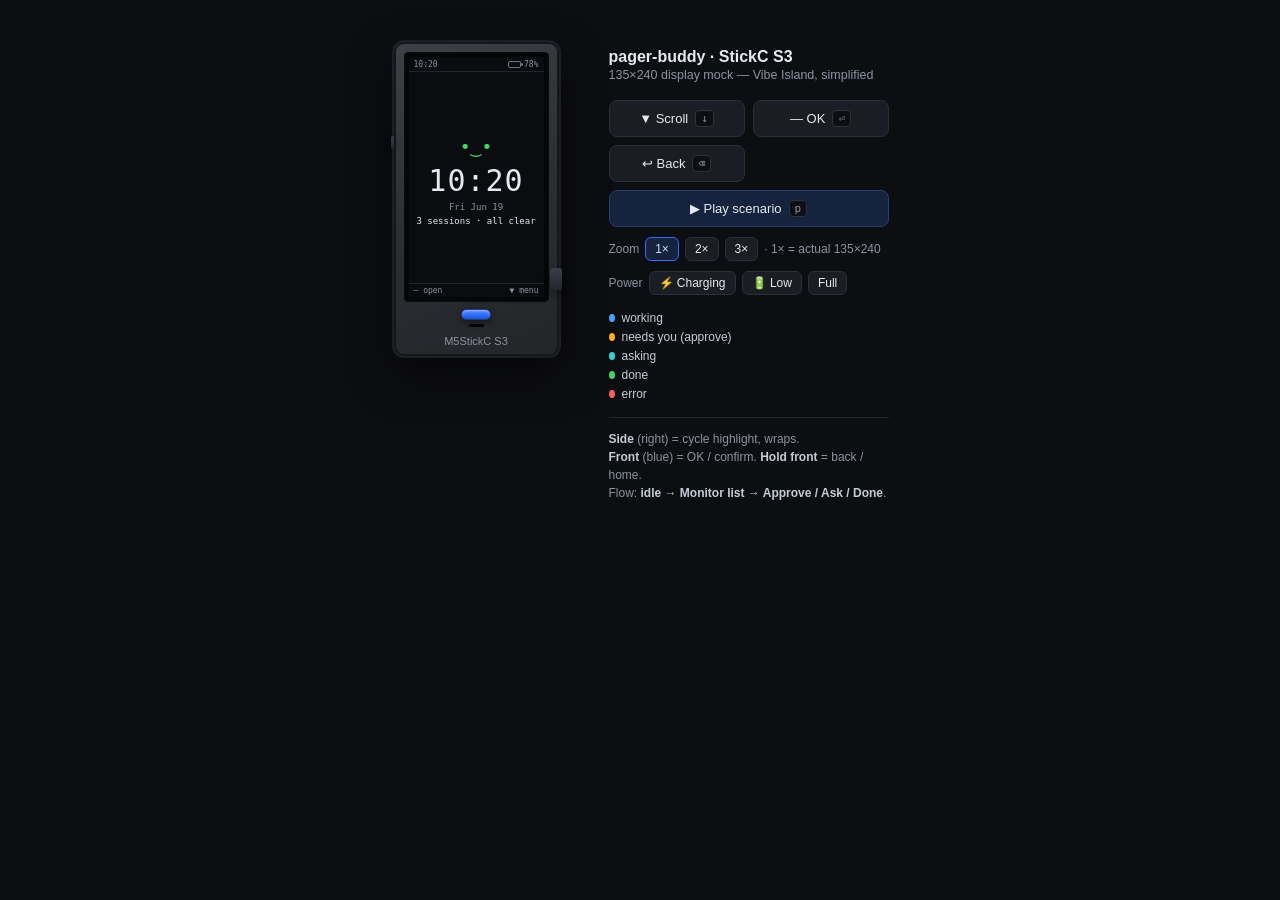
==== examples/pager-buddy/design/index.html @ 906ef04e "feat(pager-buddy): web mock of the StickC S3 display UI (Vibe Island, simplified) Interactive 135x24" ====
<!doctype html>
<html lang="en">
<head>
  <meta charset="utf-8" />
  <meta name="viewport" content="width=device-width, initial-scale=1" />
  <title>pager-buddy · StickC S3 display mock</title>
  <link rel="stylesheet" href="styles.css" />
</head>
<body>
  <div class="stage">
    <!-- the device -->
    <div class="device">
      <div class="bezel">
        <div class="slot">
          <div class="screen-scale">
            <div class="screen" id="screen"></div>
          </div>
        </div>
      </div>
      <button class="btn-side" id="btnSide" title="KEY2 (side) — scroll (cycle)"></button>
      <div class="btn-power" title="Power — hold: boot · double: off · press: on"></div>
      <button class="btn-front" id="btnFront" title="KEY1 (blue) — OK · hold = back"></button>
      <div class="usb"></div>
      <div class="label">M5StickC S3</div>
    </div>

    <!-- controls / legend -->
    <aside class="panel">
      <h1>pager-buddy · StickC S3</h1>
      <p class="sub">135×240 display mock — Vibe Island, simplified</p>

      <div class="controls">
        <button id="cScroll">▼ Scroll <kbd>↓</kbd></button>
        <button id="cOk">— OK <kbd>⏎</kbd></button>
        <button id="cBack">↩ Back <kbd>⌫</kbd></button>
        <button id="cPlay">▶ Play scenario <kbd>p</kbd></button>
      </div>

      <div class="zoom">
        Zoom
        <button data-z="1" class="on">1×</button>
        <button data-z="2">2×</button>
        <button data-z="3">3×</button>
        <span>· 1× = actual 135×240</span>
      </div>

      <div class="power">
        Power
        <button id="pChg">⚡ Charging</button>
        <button id="pLow">🔋 Low</button>
        <button id="pFull">Full</button>
      </div>

      <div class="legend">
        <div class="row2"><span class="dot s-working"></span> working</div>
        <div class="row2"><span class="dot s-waiting"></span> needs you (approve)</div>
        <div class="row2"><span class="dot s-asking"></span> asking</div>
        <div class="row2"><span class="dot s-done"></span> done</div>
        <div class="row2"><span class="dot s-error"></span> error</div>
      </div>

      <div class="help">
        <b>Side</b> (right) = cycle highlight, wraps.<br />
        <b>Front</b> (blue) = OK / confirm. <b>Hold front</b> = back / home.<br />
        Flow: <b>idle → Monitor list → Approve / Ask / Done</b>.
      </div>
    </aside>
  </div>

  <script src="data.js"></script>
  <script src="app.js"></script>
</body>
</html>
---- examples/pager-buddy/design/styles.css ----
/* StickC S3 display mock — device frame + 135x240 screen, dark theme. */
:root {
  --bg: #0a0c10;
  --fg: #e6e9ef;
  --dim: #8a93a0;
  --line: #20242c;
  --sel: #1f6feb;
  --working: #4aa3ff;
  --waiting: #ffb020;
  --asking: #35d0d8;
  --done: #46d369;
  --error: #ff5d5d;
  --scale: 1; /* 1 = actual 135x240 px; zoom buttons bump it for inspection */
}

* { box-sizing: border-box; }

body {
  margin: 0;
  background: #0d0e12;
  color: var(--fg);
  font: 14px ui-sans-serif, -apple-system, Segoe UI, Roboto, sans-serif;
  min-height: 100vh;
}

.stage {
  display: flex;
  gap: 48px;
  align-items: flex-start;
  justify-content: center;
  padding: 40px 24px 64px;
  flex-wrap: wrap;
}

/* ---------- device body (chrome scales with --scale, so 1x = actual 135px) ---------- */
.device {
  position: relative;
  padding: calc(10px * var(--scale)) calc(10px * var(--scale)) calc(9px * var(--scale));
  background: linear-gradient(155deg, #3d4046, #2b2d32 55%, #232529); /* matte charcoal */
  border: 2px solid #1c1e22;
  border-radius: calc(12px * var(--scale));
  box-shadow: 0 18px 44px rgba(0, 0, 0, .55), inset 0 0 0 2px #15171b;
}
.bezel {
  padding: calc(4px * var(--scale));
  background: #050608;
  border-radius: calc(4px * var(--scale));
  border: 1px solid #0b0c0e; /* black LCD bezel */
}
.slot {
  width: calc(135px * var(--scale));
  height: calc(240px * var(--scale));
  overflow: hidden;
  border-radius: calc(2px * var(--scale));
}
.screen-scale {
  transform: scale(var(--scale));
  transform-origin: top left;
}

/* front (blue) button KEY1 = OK / hold = back — a blue pill, like the real device */
.btn-front {
  display: block;
  margin: calc(7px * var(--scale)) auto calc(2px * var(--scale));
  width: calc(30px * var(--scale));
  height: calc(11px * var(--scale));
  border-radius: calc(6px * var(--scale));
  border: 1px solid #1a3a8a;
  background: linear-gradient(#5b8cff, #2f6bff 55%, #1f54c8);
  box-shadow: 0 3px 8px rgba(0, 0, 0, .45), inset 0 1px 2px rgba(255, 255, 255, .4);
  cursor: pointer;
}
.btn-front:active { filter: brightness(1.15); }

/* power button (left edge) — decorative: hold=boot · double=off · press=on */
.btn-power {
  position: absolute;
  left: calc(-3px * var(--scale));
  top: 30%;
  width: calc(3px * var(--scale));
  height: calc(13px * var(--scale));
  border-radius: 3px;
  background: linear-gradient(#3a3e47, #23262d);
  box-shadow: 0 2px 6px rgba(0, 0, 0, .5);
}

/* side button on the right edge = scroll */
.btn-side {
  position: absolute;
  right: calc(-3px * var(--scale));
  top: 72%; /* near the bottom of the right edge, like the real KEY2 */
  width: calc(3px * var(--scale));
  height: calc(22px * var(--scale));
  border: none;
  border-radius: 3px;
  background: linear-gradient(#3a3e47, #23262d);
  box-shadow: 0 3px 8px rgba(0, 0, 0, .5);
  cursor: pointer;
}
.btn-side:active { filter: brightness(1.3); }

.usb {
  width: calc(15px * var(--scale));
  height: calc(2.5px * var(--scale));
  background: #000;
  border-radius: 3px;
  margin: calc(4px * var(--scale)) auto 0;
}
.label { text-align: center; color: var(--dim); font-size: 11px; margin-top: 8px; }

/* ---------- the 135x240 screen ---------- */
.screen {
  width: 135px;
  height: 240px;
  background: var(--bg);
  color: var(--fg);
  font: 10px ui-monospace, Menlo, Consolas, monospace;
  display: flex;
  flex-direction: column;
  overflow: hidden;
  position: relative;
}
.statusbar {
  height: 15px;
  flex: 0 0 15px;
  display: flex;
  align-items: center;
  justify-content: space-between;
  padding: 0 5px;
  font-size: 8px;
  color: var(--dim);
  border-bottom: 1px solid var(--line);
}
/* battery indicator — voicestick style: shell + proportional fill + tip + % */
.batt { display: inline-flex; align-items: center; gap: 3px; }
.batt .bolt { font-size: 8px; color: #5ec4ff; }
.batt-icon {
  position: relative; box-sizing: border-box;
  width: 13px; height: 7px; padding: 1px;
  border: 1px solid #6b7280; border-radius: 2px;
}
.batt-icon::after {
  content: ""; position: absolute; right: -2.5px; top: 1.5px;
  width: 1.5px; height: 3px; background: #6b7280; border-radius: 1px;
}
.batt-fill { height: 100%; border-radius: 1px; background: #67c59b; }
.batt-pct { font-size: 8px; color: var(--dim); }
.b-ok  .batt-fill { background: #67c59b; } /* on battery */
.b-chg .batt-fill { background: #5ec4ff; } /* charging / USB */
.b-low .batt-fill { background: #f97373; } /* ≤20% */
.b-low .batt-pct { color: #f97373; }
.content { flex: 1 1 auto; overflow: hidden; padding: 4px 5px; }
.footer {
  height: 14px;
  flex: 0 0 14px;
  display: flex;
  align-items: center;
  justify-content: space-between;
  padding: 0 5px;
  font-size: 8px;
  color: var(--dim);
  border-top: 1px solid var(--line);
}

/* session list rows */
.row { padding: 3px 4px; border-radius: 4px; }
.row + .row { margin-top: 2px; }
.row.sel { background: #16243f; box-shadow: inset 2px 0 0 var(--sel); }
.row .l1 { display: flex; align-items: center; gap: 5px; }
.row .name {
  flex: 1 1 auto; font-size: 10px; color: var(--fg);
  white-space: nowrap; overflow: hidden; text-overflow: ellipsis;
}
.row .age { font-size: 8px; color: var(--dim); }
.row .l2 { display: flex; gap: 4px; margin: 2px 0 0 11px; }

.dot { width: 6px; height: 6px; border-radius: 50%; flex: 0 0 6px; }
.s-working { background: var(--working); }
.s-waiting { background: var(--waiting); }
.s-asking  { background: var(--asking); }
.s-done    { background: var(--done); }
.s-error   { background: var(--error); }
.c-working { color: var(--working); }
.c-waiting { color: var(--waiting); }
.c-asking  { color: var(--asking); }
.c-done    { color: var(--done); }
.c-error   { color: var(--error); }

.chip {
  font-size: 7px; padding: 1px 3px; border-radius: 3px;
  background: #1a1e26; color: #b8c0cc; border: 1px solid #262b34;
}

/* action screens */
.head { font-size: 9px; margin-bottom: 3px; display: flex; gap: 4px; align-items: center; }
.path { font-size: 8.5px; color: var(--fg); word-break: break-all; margin-bottom: 3px; }
.q { font-size: 10px; color: var(--fg); margin-bottom: 5px; line-height: 1.3; }
.big { font-size: 14px; color: var(--fg); margin: 4px 0 2px; }

.dl { font-size: 7.5px; white-space: pre; padding: 0 2px; border-radius: 2px; line-height: 1.4; }
.dl .ln { color: #4a525e; }
.dl.add { background: #123524; color: #93e6b0; }
.dl.del { background: #3a1620; color: #f6a3ab; }
.dl.ctx { color: var(--dim); }
.delta { font-size: 8px; color: var(--dim); margin-top: 3px; }

.opt {
  font-size: 9.5px; padding: 4px 5px; border-radius: 4px; margin-top: 3px;
  background: #12161d; border: 1px solid #20262f;
}
.opt.sel { background: #0e2d33; border-color: var(--asking); color: #c9fbff; }
.opt .k { color: var(--dim); margin-right: 5px; }

.choices { display: flex; gap: 6px; position: absolute; left: 5px; right: 5px; bottom: 20px; }
.choice {
  flex: 1; text-align: center; font-size: 9.5px; padding: 5px 0; border-radius: 5px;
  background: #14181f; border: 1px solid #262c36; color: var(--fg);
}
.choice.sel { background: #fff; color: #111; border-color: #fff; }
.choice.danger.sel { background: #3a1620; color: #ffd6da; border-color: var(--error); }

/* working activity */
.act { font-size: 9px; margin-top: 3px; }
.act .tool { color: var(--working); }
.act .sub { color: var(--dim); margin: 0 0 0 9px; font-size: 8px; }
.spin { color: var(--working); }

/* idle / glance */
.idle { height: 100%; display: flex; flex-direction: column; align-items: center; justify-content: center; gap: 4px; }
.clock-big { font-size: 30px; letter-spacing: 1px; }
.date { font-size: 9px; color: var(--dim); }
.face { font-size: 18px; margin: 6px 0 2px; }
.summary { font-size: 9px; color: var(--fg); text-align: center; }
.summary b.need { color: var(--waiting); }

.toast {
  position: absolute; left: 8px; right: 8px; bottom: 38px;
  background: #11151c; border: 1px solid #2a313c; border-radius: 5px;
  font-size: 8.5px; padding: 4px 6px; color: #cdd4de; text-align: center;
}

/* page flash (stands in for the buzz) */
.screen.flash::after {
  content: ""; position: absolute; inset: 0; pointer-events: none;
  box-shadow: inset 0 0 0 3px var(--waiting); animation: flash .45s ease-out 3;
}
@keyframes flash { from { opacity: 1; } to { opacity: 0; } }

/* ---------- side panel ---------- */
.panel { width: 280px; max-width: 88vw; padding-top: 8px; }
.panel h1 { font-size: 16px; margin: 0 0 2px; }
.panel .sub { color: var(--dim); margin: 0 0 18px; font-size: 12.5px; }
.controls { display: grid; grid-template-columns: 1fr 1fr; gap: 8px; margin-bottom: 16px; }
.controls button {
  font: 13px ui-sans-serif, sans-serif; padding: 9px 10px; border-radius: 8px;
  background: #1a1d24; color: var(--fg); border: 1px solid #2a2f38; cursor: pointer;
  display: flex; align-items: center; justify-content: center; gap: 7px;
}
.controls button:hover { background: #222632; }
.controls #cPlay { grid-column: 1 / -1; background: #15233f; border-color: #25406e; }
.zoom { display: flex; align-items: center; gap: 6px; margin: -6px 0 16px; font-size: 12px; color: var(--dim); }
.zoom button {
  font: 12px ui-sans-serif, sans-serif; padding: 4px 9px; border-radius: 6px;
  background: #1a1d24; color: var(--fg); border: 1px solid #2a2f38; cursor: pointer;
}
.zoom button.on { background: #15233f; border-color: #2f6bff; color: #cfe0ff; }
.power { display: flex; align-items: center; gap: 6px; margin: -6px 0 16px; font-size: 12px; color: var(--dim); }
.power button {
  font: 12px ui-sans-serif, sans-serif; padding: 4px 9px; border-radius: 6px;
  background: #1a1d24; color: var(--fg); border: 1px solid #2a2f38; cursor: pointer;
}
.power button.on { background: #102a3f; border-color: #5ec4ff; color: #bfe6ff; }
kbd {
  font: 11px ui-monospace, monospace; background: #0d0f14; border: 1px solid #2c323c;
  border-radius: 4px; padding: 1px 5px; color: var(--dim);
}
.legend { display: grid; gap: 5px; margin: 4px 0 16px; font-size: 12px; color: #c4ccd6; }
.legend .row2 { display: flex; align-items: center; gap: 7px; }
.legend .dot { width: 8px; height: 8px; }
.help { font-size: 12px; color: var(--dim); line-height: 1.5; border-top: 1px solid var(--line); padding-top: 12px; }
.help b { color: #c4ccd6; }
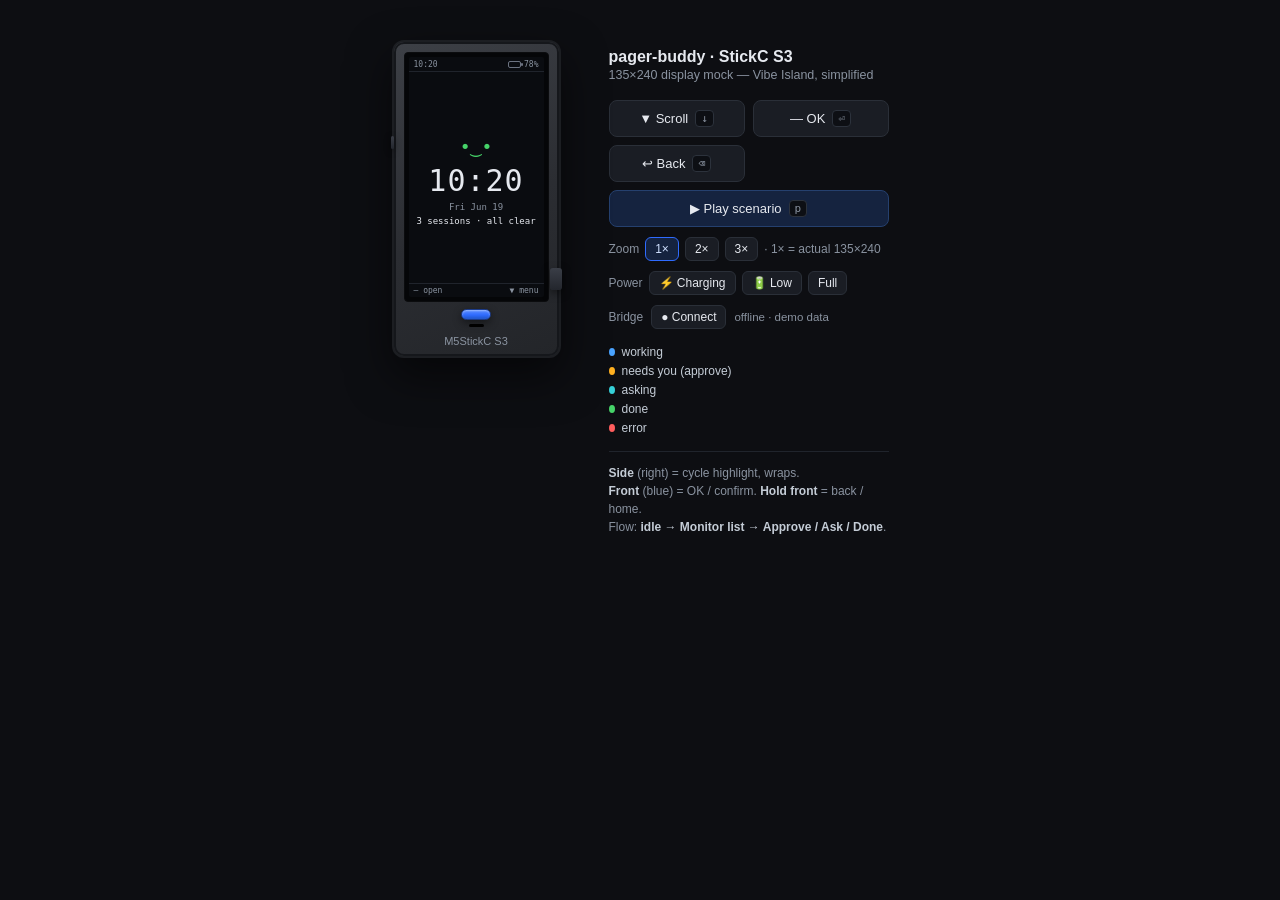
==== commit 658505e1: "feat(pager-buddy): Claude Code status bridge (Level-0) + live design UI Stream live Claude Code sess" ====
--- a/examples/pager-buddy/design/index.html
+++ b/examples/pager-buddy/design/index.html
@@ -51,6 +51,12 @@
         <button id="pFull">Full</button>
       </div>
 
+      <div class="live-bar">
+        Bridge
+        <button id="cLive">● Connect</button>
+        <span id="liveStatus" class="live-status off">offline · demo data</span>
+      </div>
+
       <div class="legend">
         <div class="row2"><span class="dot s-working"></span> working</div>
         <div class="row2"><span class="dot s-waiting"></span> needs you (approve)</div>
@@ -69,5 +75,6 @@
 
   <script src="data.js"></script>
   <script src="app.js"></script>
+  <script src="live.js"></script>
 </body>
 </html>
--- a/examples/pager-buddy/design/styles.css
+++ b/examples/pager-buddy/design/styles.css
@@ -270,6 +270,17 @@
   background: #1a1d24; color: var(--fg); border: 1px solid #2a2f38; cursor: pointer;
 }
 .power button.on { background: #102a3f; border-color: #5ec4ff; color: #bfe6ff; }
+
+/* live bridge connection (Level-0 feed — see ../bridge) */
+.live-bar { display: flex; align-items: center; gap: 8px; margin: -6px 0 16px; font-size: 12px; color: var(--dim); }
+.live-bar button {
+  font: 12px ui-sans-serif, sans-serif; padding: 4px 9px; border-radius: 6px;
+  background: #1a1d24; color: var(--fg); border: 1px solid #2a2f38; cursor: pointer;
+}
+.live-bar button:hover { background: #222632; }
+.live-status { font-size: 11.5px; }
+.live-status.on { color: var(--done); }
+.live-status.off { color: var(--dim); }
 kbd {
   font: 11px ui-monospace, monospace; background: #0d0f14; border: 1px solid #2c323c;
   border-radius: 4px; padding: 1px 5px; color: var(--dim);
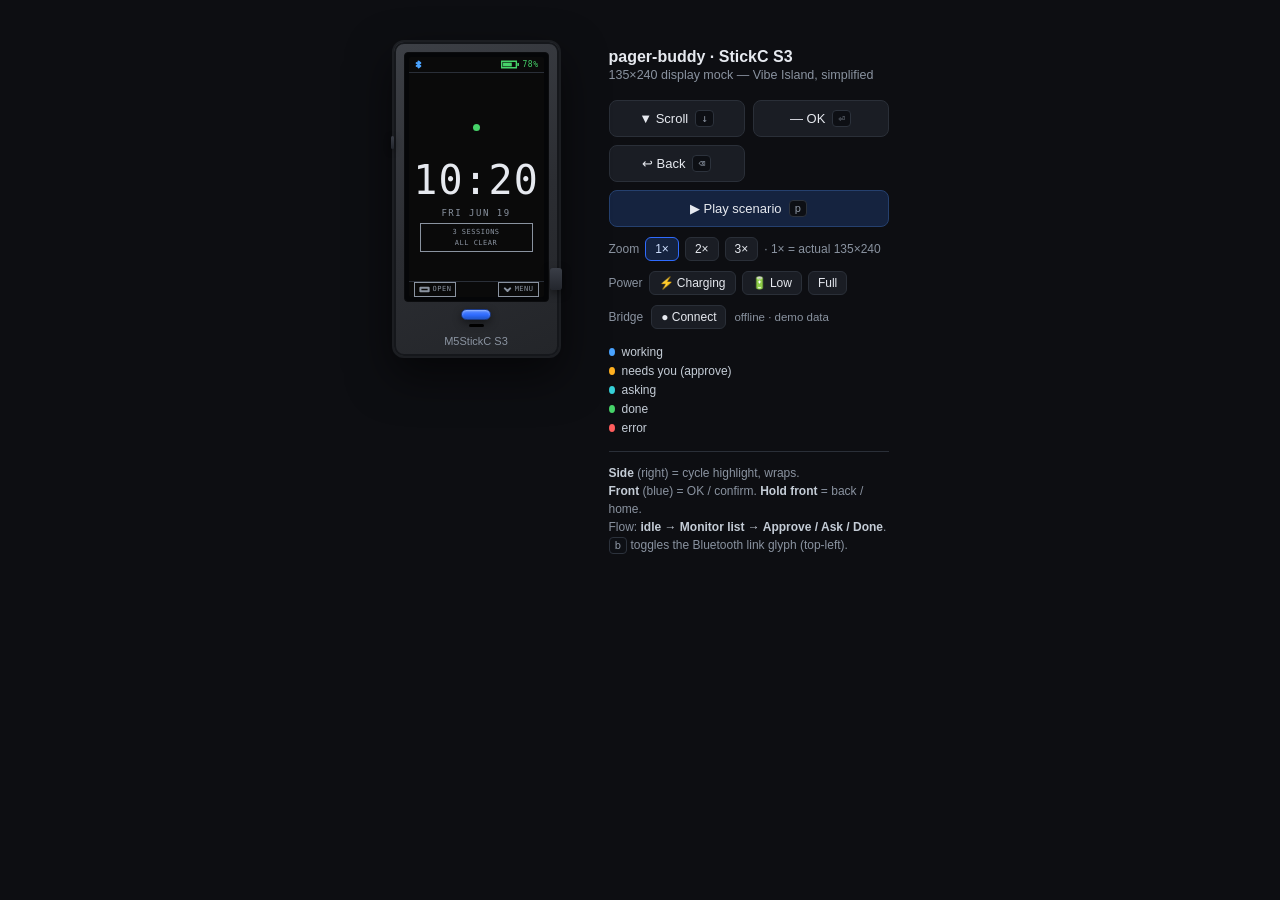
==== commit ee1d6af4: "feat(pager-buddy): Teenage Engineering line-art UI redesign Redraw the pager UI in the OP-1 line-art" ====
--- a/examples/pager-buddy/design/index.html
+++ b/examples/pager-buddy/design/index.html
@@ -68,7 +68,8 @@
       <div class="help">
         <b>Side</b> (right) = cycle highlight, wraps.<br />
         <b>Front</b> (blue) = OK / confirm. <b>Hold front</b> = back / home.<br />
-        Flow: <b>idle → Monitor list → Approve / Ask / Done</b>.
+        Flow: <b>idle → Monitor list → Approve / Ask / Done</b>.<br />
+        <kbd>b</kbd> toggles the Bluetooth link glyph (top-left).
       </div>
     </aside>
   </div>
--- a/examples/pager-buddy/design/styles.css
+++ b/examples/pager-buddy/design/styles.css
@@ -1,9 +1,9 @@
 /* StickC S3 display mock — device frame + 135x240 screen, dark theme. */
 :root {
-  --bg: #0a0c10;
+  --bg: #0a0a0a;          /* pure near-black (matches firmware C_BG) — the OP-1 canvas */
   --fg: #e6e9ef;
   --dim: #8a93a0;
-  --line: #20242c;
+  --line: #2a2f38;        /* crisp 1px frames */
   --sel: #1f6feb;
   --working: #4aa3ff;
   --waiting: #ffb020;
@@ -108,7 +108,9 @@
 }
 .label { text-align: center; color: var(--dim); font-size: 11px; margin-top: 8px; }
 
-/* ---------- the 135x240 screen ---------- */
+/* ---------- the 135x240 screen — Teenage-Engineering line-art language ----------
+   Thin 1px neon strokes on pure black, framed (sharp-corner) labels, semantic color.
+   Mirrors firmware/components/ui/ui.c (procedural lv_line/lv_arc/lv_anim). */
 .screen {
   width: 135px;
   height: 240px;
@@ -120,59 +122,86 @@
   overflow: hidden;
   position: relative;
 }
+
+/* line-art icon: 1px neon stroke, no fill, inherits color from its context */
+.ico { display: inline-block; vertical-align: middle; flex: none; }
+.ico * { vector-effect: non-scaling-stroke; }
+
+/* framed tag — the OP-1 boxed label (MAX EQ / CC1 / OPT). Border takes the text color. */
+.tag {
+  display: inline-flex; align-items: center; gap: 3px;
+  font-size: 7px; letter-spacing: .5px; text-transform: uppercase;
+  padding: 1px 4px; border: 1px solid currentColor; color: var(--dim);
+  white-space: nowrap; line-height: 1.5;
+}
+
 .statusbar {
-  height: 15px;
-  flex: 0 0 15px;
-  display: flex;
-  align-items: center;
-  justify-content: space-between;
-  padding: 0 5px;
-  font-size: 8px;
-  color: var(--dim);
+  height: 16px; flex: 0 0 16px;
+  display: flex; align-items: center; justify-content: space-between;
+  padding: 0 5px; font-size: 8px; color: var(--dim);
   border-bottom: 1px solid var(--line);
 }
-/* battery indicator — voicestick style: shell + proportional fill + tip + % */
-.batt { display: inline-flex; align-items: center; gap: 3px; }
-.batt .bolt { font-size: 8px; color: #5ec4ff; }
-.batt-icon {
-  position: relative; box-sizing: border-box;
-  width: 13px; height: 7px; padding: 1px;
-  border: 1px solid #6b7280; border-radius: 2px;
-}
-.batt-icon::after {
-  content: ""; position: absolute; right: -2.5px; top: 1.5px;
-  width: 1.5px; height: 3px; background: #6b7280; border-radius: 1px;
-}
-.batt-fill { height: 100%; border-radius: 1px; background: #67c59b; }
-.batt-pct { font-size: 8px; color: var(--dim); }
-.b-ok  .batt-fill { background: #67c59b; } /* on battery */
-.b-chg .batt-fill { background: #5ec4ff; } /* charging / USB */
-.b-low .batt-fill { background: #f97373; } /* ≤20% */
-.b-low .batt-pct { color: #f97373; }
-.content { flex: 1 1 auto; overflow: hidden; padding: 4px 5px; }
+.statusbar .left { display: inline-flex; align-items: center; gap: 5px; }
+.statusbar .bt { color: var(--dim); display: inline-flex; }     /* offline: dim + slash */
+.statusbar .bt.on { color: var(--working); }                    /* online: neon blue rune */
+.statusbar .clk { color: var(--dim); letter-spacing: 1px; }     /* only shown off the idle screen */
+
+/* battery — line-art shell + nub + proportional fill (SVG; color = state) */
+.batt { display: inline-flex; align-items: center; gap: 3px; color: var(--done); }
+.batt .bolt { display: inline-flex; color: var(--working); }
+.batt-pct { font-size: 8px; letter-spacing: .5px; }
+.b-ok  { color: var(--done); }
+.b-chg { color: var(--working); }
+.b-low { color: var(--error); }
+
+.content { flex: 1 1 auto; overflow: hidden; padding: 5px; }
+
 .footer {
-  height: 14px;
-  flex: 0 0 14px;
-  display: flex;
-  align-items: center;
-  justify-content: space-between;
-  padding: 0 5px;
-  font-size: 8px;
-  color: var(--dim);
-  border-top: 1px solid var(--line);
-}
-
-/* session list rows */
-.row { padding: 3px 4px; border-radius: 4px; }
+  height: 16px; flex: 0 0 16px;
+  display: flex; align-items: center; justify-content: space-between;
+  padding: 0 5px; border-top: 1px solid var(--line);
+}
+
+/* ---------- idle / glance: breathing-rings hero + single clock ---------- */
+.idle { height: 100%; display: flex; flex-direction: column; align-items: center; justify-content: center; gap: 5px; }
+.rings { position: relative; width: 56px; height: 50px; color: var(--done); }   /* color = status */
+.rings.c-waiting { color: var(--waiting); }
+.rings span {
+  position: absolute; inset: 0; margin: auto; width: 14px; height: 14px;
+  border: 1px solid currentColor; border-radius: 50%; opacity: 0;
+  animation: ring 2.6s ease-out infinite;
+}
+.rings span:nth-child(2) { animation-delay: .87s; }
+.rings span:nth-child(3) { animation-delay: 1.73s; }
+.rings.agi span { animation-duration: 1.4s; }   /* needs-you → pulse faster */
+.rings::after {                                  /* steady center dot */
+  content: ""; position: absolute; inset: 0; margin: auto;
+  width: 7px; height: 7px; border-radius: 50%; background: currentColor;
+}
+@keyframes ring {
+  0%   { transform: scale(.35); opacity: .85; }
+  80%  { opacity: .12; }
+  100% { transform: scale(2.5); opacity: 0; }
+}
+.clock-big { font-size: 40px; letter-spacing: 1px; color: var(--fg); font-weight: 300; }
+.date { font-size: 9px; color: var(--dim); letter-spacing: 1.5px; text-transform: uppercase; }
+/* summary: a wide, two-line framed box (overrides the inline-flex .tag) */
+.summary { display: block; width: calc(100% - 12px); text-align: center; line-height: 1.45; padding: 3px 4px; }
+.summary.need { color: var(--waiting); }
+
+/* ---------- session list ---------- */
+.row { padding: 3px 4px; border: 1px solid transparent; }
 .row + .row { margin-top: 2px; }
-.row.sel { background: #16243f; box-shadow: inset 2px 0 0 var(--sel); }
+.row.sel { border-color: var(--line); background: #12161f; box-shadow: inset 2px 0 0 currentColor; }
 .row .l1 { display: flex; align-items: center; gap: 5px; }
 .row .name {
   flex: 1 1 auto; font-size: 10px; color: var(--fg);
   white-space: nowrap; overflow: hidden; text-overflow: ellipsis;
 }
-.row .age { font-size: 8px; color: var(--dim); }
-.row .l2 { display: flex; gap: 4px; margin: 2px 0 0 11px; }
+.row .age { font-size: 8px; color: var(--dim); letter-spacing: .5px; }
+.row .l2 { display: flex; gap: 3px; margin: 2px 0 0 11px; align-items: center; overflow: hidden; }
+/* compact state word on a list row (no frame — the dot already carries the color) */
+.lstate { font-size: 7px; letter-spacing: .3px; text-transform: uppercase; white-space: nowrap; }
 
 .dot { width: 6px; height: 6px; border-radius: 50%; flex: 0 0 6px; }
 .s-working { background: var(--working); }
@@ -186,63 +215,59 @@
 .c-done    { color: var(--done); }
 .c-error   { color: var(--error); }
 
+/* framed meta chip (agent / terminal) — sharp corners, neutral frame */
 .chip {
-  font-size: 7px; padding: 1px 3px; border-radius: 3px;
-  background: #1a1e26; color: #b8c0cc; border: 1px solid #262b34;
-}
-
-/* action screens */
-.head { font-size: 9px; margin-bottom: 3px; display: flex; gap: 4px; align-items: center; }
-.path { font-size: 8.5px; color: var(--fg); word-break: break-all; margin-bottom: 3px; }
-.q { font-size: 10px; color: var(--fg); margin-bottom: 5px; line-height: 1.3; }
-.big { font-size: 14px; color: var(--fg); margin: 4px 0 2px; }
-
-.dl { font-size: 7.5px; white-space: pre; padding: 0 2px; border-radius: 2px; line-height: 1.4; }
-.dl .ln { color: #4a525e; }
-.dl.add { background: #123524; color: #93e6b0; }
-.dl.del { background: #3a1620; color: #f6a3ab; }
-.dl.ctx { color: var(--dim); }
-.delta { font-size: 8px; color: var(--dim); margin-top: 3px; }
+  font-size: 7px; letter-spacing: .3px; padding: 1px 2px; flex: none;
+  border: 1px solid var(--line); color: var(--dim); white-space: nowrap;
+}
+
+/* ---------- action screens ---------- */
+.head { font-size: 9px; margin-bottom: 4px; display: flex; gap: 4px; align-items: center; }
+.path { font-size: 8.5px; color: var(--fg); word-break: break-all; margin-bottom: 4px; }
+.q { font-size: 10px; color: var(--fg); margin-bottom: 6px; line-height: 1.35; }
+.big { font-size: 14px; color: var(--fg); margin: 4px 0 3px; letter-spacing: .5px; }
+.delta { font-size: 8px; color: var(--dim); margin-top: 3px; letter-spacing: .5px; }
 
 .opt {
-  font-size: 9.5px; padding: 4px 5px; border-radius: 4px; margin-top: 3px;
-  background: #12161d; border: 1px solid #20262f;
-}
-.opt.sel { background: #0e2d33; border-color: var(--asking); color: #c9fbff; }
-.opt .k { color: var(--dim); margin-right: 5px; }
-
-.choices { display: flex; gap: 6px; position: absolute; left: 5px; right: 5px; bottom: 20px; }
+  font-size: 9.5px; padding: 4px 5px; margin-top: 3px;
+  border: 1px solid var(--line); color: var(--fg); display: flex; gap: 6px; align-items: center;
+}
+.opt.sel { border-color: var(--asking); background: var(--asking); color: #001316; }  /* inverted selection */
+.opt .k { color: var(--dim); }
+.opt.sel .k { color: #014; }
+
+.choices { display: flex; gap: 6px; position: absolute; left: 5px; right: 5px; bottom: 22px; }
 .choice {
-  flex: 1; text-align: center; font-size: 9.5px; padding: 5px 0; border-radius: 5px;
-  background: #14181f; border: 1px solid #262c36; color: var(--fg);
-}
-.choice.sel { background: #fff; color: #111; border-color: #fff; }
-.choice.danger.sel { background: #3a1620; color: #ffd6da; border-color: var(--error); }
-
-/* working activity */
+  flex: 1; text-align: center; font-size: 9.5px; padding: 5px 0; letter-spacing: 1px;
+  text-transform: uppercase; border: 1px solid var(--line); color: var(--fg);
+}
+.choice.sel { background: var(--fg); color: #000; border-color: var(--fg); }
+.choice.danger.sel { background: var(--error); color: #1a0306; border-color: var(--error); }
+
+/* working: subtitle + activity lines + an animated VU "running" indicator */
+.subtitle { font-size: 8.5px; color: var(--dim); margin: 1px 0 5px; line-height: 1.3; }
 .act { font-size: 9px; margin-top: 3px; }
 .act .tool { color: var(--working); }
 .act .sub { color: var(--dim); margin: 0 0 0 9px; font-size: 8px; }
-.spin { color: var(--working); }
-
-/* idle / glance */
-.idle { height: 100%; display: flex; flex-direction: column; align-items: center; justify-content: center; gap: 4px; }
-.clock-big { font-size: 30px; letter-spacing: 1px; }
-.date { font-size: 9px; color: var(--dim); }
-.face { font-size: 18px; margin: 6px 0 2px; }
-.summary { font-size: 9px; color: var(--fg); text-align: center; }
-.summary b.need { color: var(--waiting); }
+.act.run { color: var(--working); letter-spacing: 1px; display: flex; align-items: center; gap: 5px; margin-top: 5px; }
+.act.run .bars { display: inline-flex; gap: 2px; align-items: flex-end; height: 9px; }
+.act.run .bars i { width: 2px; background: currentColor; transform-origin: bottom; animation: vu .9s ease-in-out infinite; }
+.act.run .bars i:nth-child(1) { height: 5px; animation-delay: 0s; }
+.act.run .bars i:nth-child(2) { height: 9px; animation-delay: .15s; }
+.act.run .bars i:nth-child(3) { height: 6px; animation-delay: .3s; }
+.act.run .bars i:nth-child(4) { height: 8px; animation-delay: .45s; }
+@keyframes vu { 0%, 100% { transform: scaleY(.35); } 50% { transform: scaleY(1); } }
 
 .toast {
-  position: absolute; left: 8px; right: 8px; bottom: 38px;
-  background: #11151c; border: 1px solid #2a313c; border-radius: 5px;
-  font-size: 8.5px; padding: 4px 6px; color: #cdd4de; text-align: center;
+  position: absolute; left: 8px; right: 8px; bottom: 40px;
+  background: #0d1016; border: 1px solid var(--line);
+  font-size: 8.5px; padding: 4px 6px; color: #cdd4de; text-align: center; letter-spacing: .5px;
 }
 
 /* page flash (stands in for the buzz) */
 .screen.flash::after {
   content: ""; position: absolute; inset: 0; pointer-events: none;
-  box-shadow: inset 0 0 0 3px var(--waiting); animation: flash .45s ease-out 3;
+  box-shadow: inset 0 0 0 2px var(--waiting); animation: flash .45s ease-out 3;
 }
 @keyframes flash { from { opacity: 1; } to { opacity: 0; } }
 
